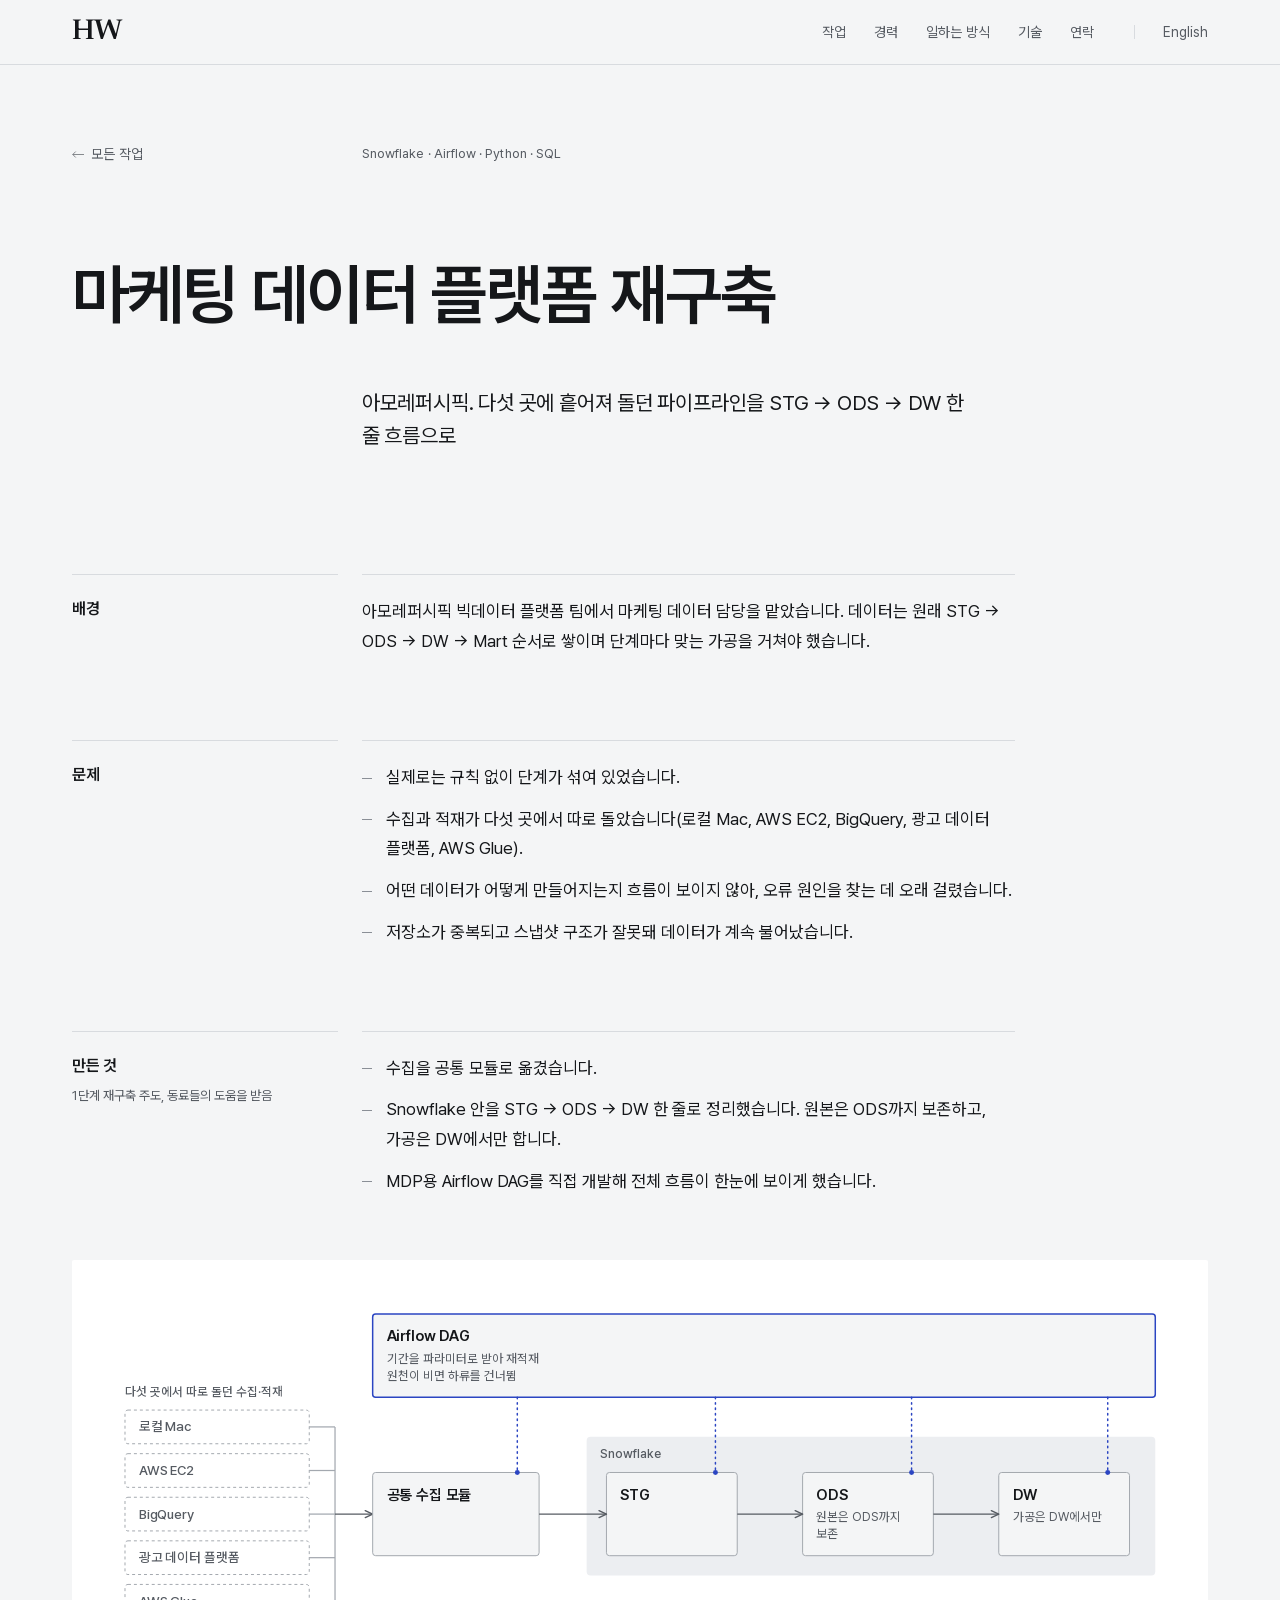
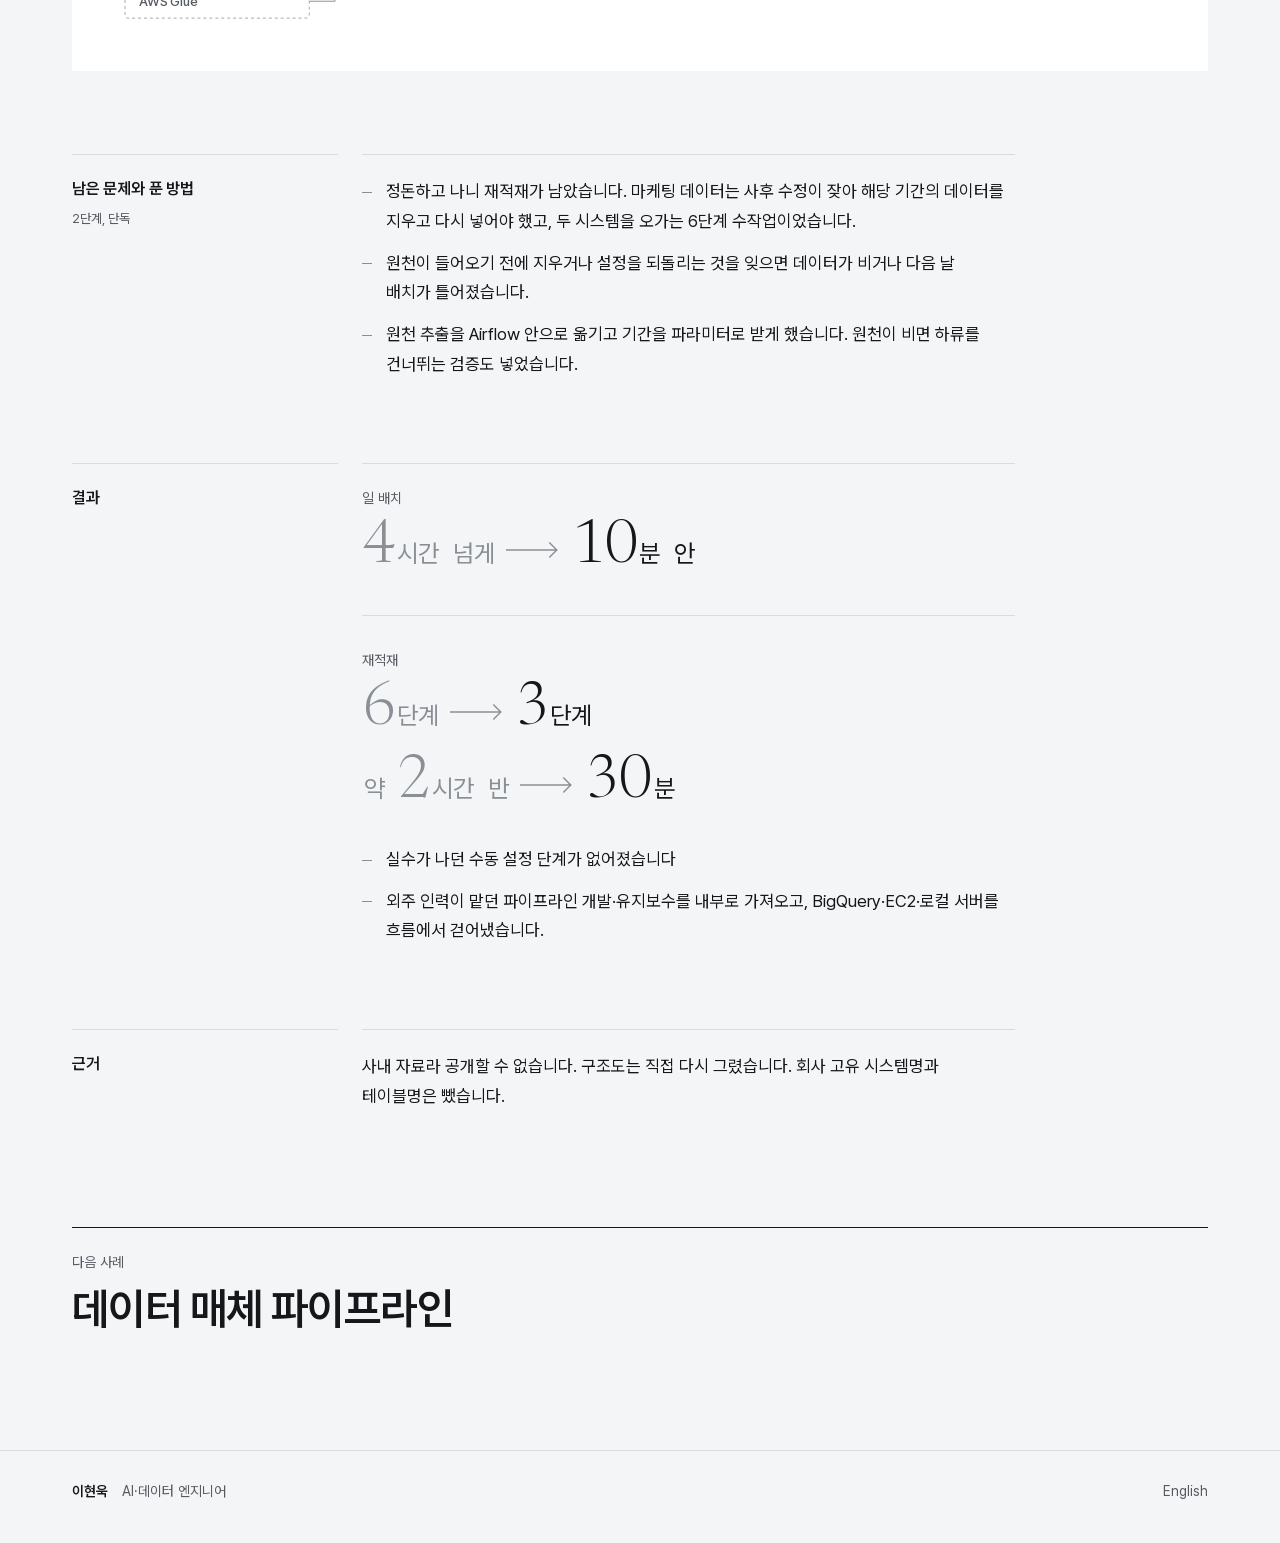
==== work/mdp/index.html @ 28d88a38 "Portfolio site" ====
<!DOCTYPE html>
<html lang="ko">
<head>
<meta charset="utf-8">
<meta name="viewport" content="width=device-width, initial-scale=1">
<title>마케팅 데이터 플랫폼 재구축 | 이현욱</title>
<meta name="description" content="아모레퍼시픽. 다섯 곳에 흩어져 돌던 파이프라인을 STG → ODS → DW 한 줄 흐름으로">
<meta name="color-scheme" content="light dark">
<meta name="theme-color" content="#f4f5f6" media="(prefers-color-scheme: light)">
<meta name="theme-color" content="#111315" media="(prefers-color-scheme: dark)">
<meta property="og:type" content="article">
<meta property="og:title" content="마케팅 데이터 플랫폼 재구축 | 이현욱">
<meta property="og:description" content="아모레퍼시픽. 다섯 곳에 흩어져 돌던 파이프라인을 STG → ODS → DW 한 줄 흐름으로">
<meta property="og:url" content="https://this-hw.github.io/work/mdp/">
<meta property="og:image" content="https://this-hw.github.io/og.png">
<meta property="og:image:width" content="1200">
<meta property="og:image:height" content="630">
<meta property="og:locale" content="ko_KR">
<meta name="twitter:card" content="summary_large_image">
<link rel="canonical" href="https://this-hw.github.io/work/mdp/">
<link rel="alternate" hreflang="ko" href="https://this-hw.github.io/work/mdp/">
<link rel="alternate" hreflang="en" href="https://this-hw.github.io/en/work/mdp/">
<link rel="alternate" hreflang="x-default" href="https://this-hw.github.io/work/mdp/">
<link rel="preload" href="../../assets/fonts/hwsans-var.woff2" as="font" type="font/woff2" crossorigin>
<link rel="preload" href="../../assets/fonts/newsreader-var.woff2" as="font" type="font/woff2" crossorigin>
<link rel="stylesheet" href="../../assets/css/site.css">
<script src="../../assets/js/site.js" defer></script>
</head>
<body class="p-case">
<a class="skip" href="#main">본문으로 건너뛰기</a>
<header class="mast">
  <div class="wrap mast-in">
    <a class="mast-name" href="../../" aria-label="이현욱 — 홈">HW</a>
    <nav class="mast-nav" aria-label="대표 작업"><ul><li><a href="../../#work">작업</a></li><li><a href="../../#career">경력</a></li><li><a href="../../#principles">일하는 방식</a></li><li><a href="../../#stack">기술</a></li><li><a href="../../#contact">연락</a></li></ul></nav>
    <a class="lang" href="../../en/work/mdp/" hreflang="en" lang="en" aria-label="영어로 보기">English</a>
  </div>
</header>
<main id="main">

<article class="case-page">
  <header class="ch wrap">
    <p class="ch-back"><a href="../../#work">모든 작업</a></p>
    <p class="ch-tags tags" lang="en">Snowflake · Airflow · Python · SQL</p>
    <h1 class="ch-t" lang="ko">마케팅 데이터 플랫폼 재구축</h1>
    <p class="ch-dek">아모레퍼시픽. 다섯 곳에 흩어져 돌던 파이프라인을 STG → ODS → DW 한 줄 흐름으로</p>
  </header>
  <section class="cs wrap" data-reveal><h2 class="cs-h">배경</h2><div class="cs-b"><p>아모레퍼시픽 빅데이터 플랫폼 팀에서 마케팅 데이터 담당을 맡았습니다. 데이터는 원래 STG → ODS → DW → Mart 순서로 쌓이며 단계마다 맞는 가공을 거쳐야 했습니다.</p></div></section><section class="cs wrap" data-reveal><h2 class="cs-h">문제</h2><div class="cs-b"><ul class="bul"><li>실제로는 규칙 없이 단계가 섞여 있었습니다.</li><li>수집과 적재가 다섯 곳에서 따로 돌았습니다(로컬 Mac, AWS EC2, BigQuery, 광고 데이터 플랫폼, AWS Glue).</li><li>어떤 데이터가 어떻게 만들어지는지 흐름이 보이지 않아, 오류 원인을 찾는 데 오래 걸렸습니다.</li><li>저장소가 중복되고 스냅샷 구조가 잘못돼 데이터가 계속 불어났습니다.</li></ul></div></section><section class="cs wrap" data-reveal><h2 class="cs-h">만든 것<span class="cs-note">1단계 재구축 주도, 동료들의 도움을 받음</span></h2><div class="cs-b"><ul class="bul"><li>수집을 공통 모듈로 옮겼습니다.</li><li>Snowflake 안을 STG → ODS → DW 한 줄로 정리했습니다. 원본은 ODS까지 보존하고, 가공은 DW에서만 합니다.</li><li>MDP용 Airflow DAG를 직접 개발해 전체 흐름이 한눈에 보이게 했습니다.</li></ul></div><figure class="dg"><svg class="dg-svg dg-w" viewBox="-2 -2 1044 311" width="1044" height="311" role="img" aria-labelledby="dg-mdp-w-title" focusable="false"><title id="dg-mdp-w-title">마케팅 데이터 플랫폼 재구축 구조도</title><defs><marker id="dg-mdp-w-ah" viewBox="0 0 10 10" refX="8.5" refY="5" markerWidth="8" markerHeight="8" orient="auto-start-reverse"><path d="M1 1.5 L8.5 5 L1 8.5" class="dg-head"/></marker><marker id="dg-mdp-w-aha" viewBox="0 0 10 10" refX="8.5" refY="5" markerWidth="8" markerHeight="8" orient="auto-start-reverse"><path d="M1 1.5 L8.5 5 L1 8.5" class="dg-head dg-head-acc"/></marker></defs><text x="0" y="83" class="dg-cap" text-anchor="start">다섯 곳에서 따로 돌던 수집·적재</text><g class="dg-node dg-muted"><rect x="0" y="97" width="186" height="34" rx="3"/><text x="14" y="118.5" class="dg-t dg-t-sm">로컬 Mac</text></g><path d="M186 114 L212 114" class="dg-e dg-e-soft"/><g class="dg-node dg-muted"><rect x="0" y="141" width="186" height="34" rx="3"/><text x="14" y="162.5" class="dg-t dg-t-sm">AWS EC2</text></g><path d="M186 158 L212 158" class="dg-e dg-e-soft"/><g class="dg-node dg-muted"><rect x="0" y="185" width="186" height="34" rx="3"/><text x="14" y="206.5" class="dg-t dg-t-sm">BigQuery</text></g><path d="M186 202 L212 202" class="dg-e dg-e-soft"/><g class="dg-node dg-muted"><rect x="0" y="229" width="186" height="34" rx="3"/><text x="14" y="250.5" class="dg-t dg-t-sm">광고 데이터 플랫폼</text></g><path d="M186 246 L212 246" class="dg-e dg-e-soft"/><g class="dg-node dg-muted"><rect x="0" y="273" width="186" height="34" rx="3"/><text x="14" y="294.5" class="dg-t dg-t-sm">AWS Glue</text></g><path d="M186 290 L212 290" class="dg-e dg-e-soft"/><path d="M212 114 L212 290" class="dg-e dg-e-soft"/><path d="M212 202 L250 202" class="dg-e" marker-end="url(#dg-mdp-w-ah)"/><g class="dg-group"><rect x="466" y="124" width="574" height="140" rx="4"/><text x="480" y="145" class="dg-cap" text-anchor="start">Snowflake</text></g><g class="dg-node dg-plain"><rect x="250" y="160" width="168" height="84" rx="3"/><text x="264" y="187.4" class="dg-t" text-anchor="start">공통 수집 모듈</text></g><g class="dg-node dg-plain"><rect x="486" y="160" width="132" height="84" rx="3"/><text x="500" y="187.4" class="dg-t" text-anchor="start">STG</text></g><g class="dg-node dg-plain"><rect x="684" y="160" width="132" height="84" rx="3"/><text x="698" y="187.4" class="dg-t" text-anchor="start">ODS</text><text x="698" y="209.24" class="dg-s" text-anchor="start">원본은 ODS까지</text><text x="698" y="226.24" class="dg-s" text-anchor="start">보존</text></g><g class="dg-node dg-plain"><rect x="882" y="160" width="132" height="84" rx="3"/><text x="896" y="187.4" class="dg-t" text-anchor="start">DW</text><text x="896" y="209.24" class="dg-s" text-anchor="start">가공은 DW에서만</text></g><path d="M418 202 L486 202" class="dg-e" marker-end="url(#dg-mdp-w-ah)"/><path d="M618 202 L684 202" class="dg-e" marker-end="url(#dg-mdp-w-ah)"/><path d="M816 202 L882 202" class="dg-e" marker-end="url(#dg-mdp-w-ah)"/><g class="dg-node dg-accent"><rect x="250" y="0" width="790" height="84" rx="3"/><text x="264" y="27.4" class="dg-t" text-anchor="start">Airflow DAG</text><text x="264" y="49.24" class="dg-s" text-anchor="start">기간을 파라미터로 받아 재적재</text><text x="264" y="66.24" class="dg-s" text-anchor="start">원천이 비면 하류를 건너뜀</text></g><path d="M396 84 L396 160" class="dg-e dg-e-acc dg-dot-line"/><circle cx="396" cy="160" r="2.5" class="dg-dot"/><path d="M596 84 L596 160" class="dg-e dg-e-acc dg-dot-line"/><circle cx="596" cy="160" r="2.5" class="dg-dot"/><path d="M794 84 L794 160" class="dg-e dg-e-acc dg-dot-line"/><circle cx="794" cy="160" r="2.5" class="dg-dot"/><path d="M992 84 L992 160" class="dg-e dg-e-acc dg-dot-line"/><circle cx="992" cy="160" r="2.5" class="dg-dot"/></svg><svg class="dg-svg dg-n" viewBox="-2 -2 344 712" width="344" height="712" role="img" aria-labelledby="dg-mdp-n-title" focusable="false"><title id="dg-mdp-n-title">마케팅 데이터 플랫폼 재구축 구조도</title><defs><marker id="dg-mdp-n-ah" viewBox="0 0 10 10" refX="8.5" refY="5" markerWidth="8" markerHeight="8" orient="auto-start-reverse"><path d="M1 1.5 L8.5 5 L1 8.5" class="dg-head"/></marker><marker id="dg-mdp-n-aha" viewBox="0 0 10 10" refX="8.5" refY="5" markerWidth="8" markerHeight="8" orient="auto-start-reverse"><path d="M1 1.5 L8.5 5 L1 8.5" class="dg-head dg-head-acc"/></marker></defs><g class="dg-group"><rect x="0" y="0" width="340" height="174" rx="4"/><text x="14" y="21" class="dg-cap" text-anchor="start">다섯 곳에서 따로 돌던 수집·적재</text></g><g class="dg-node dg-muted"><rect x="14" y="38" width="148" height="34" rx="3"/><text x="26" y="59.5" class="dg-t dg-t-sm">로컬 Mac</text></g><g class="dg-node dg-muted"><rect x="178" y="38" width="148" height="34" rx="3"/><text x="190" y="59.5" class="dg-t dg-t-sm">AWS EC2</text></g><g class="dg-node dg-muted"><rect x="14" y="82" width="148" height="34" rx="3"/><text x="26" y="103.5" class="dg-t dg-t-sm">BigQuery</text></g><g class="dg-node dg-muted"><rect x="178" y="82" width="148" height="34" rx="3"/><text x="190" y="103.5" class="dg-t dg-t-sm">광고 데이터 플랫폼</text></g><g class="dg-node dg-muted"><rect x="14" y="126" width="148" height="34" rx="3"/><text x="26" y="147.5" class="dg-t dg-t-sm">AWS Glue</text></g><path d="M22 174 L22 210" class="dg-e" marker-end="url(#dg-mdp-n-ah)"/><g class="dg-group"><rect x="0" y="292" width="284" height="292" rx="4"/><text x="14" y="313" class="dg-cap" text-anchor="start">Snowflake</text></g><path d="M22 256 L22 292" class="dg-e" marker-end="url(#dg-mdp-n-ah)"/><g class="dg-node dg-plain"><rect x="0" y="210" width="284" height="46" rx="3"/><text x="14" y="237.4" class="dg-t" text-anchor="start">공통 수집 모듈</text></g><g class="dg-node dg-plain"><rect x="14" y="328" width="256" height="46" rx="3"/><text x="28" y="355.4" class="dg-t" text-anchor="start">STG</text></g><g class="dg-node dg-plain"><rect x="14" y="404" width="256" height="67" rx="3"/><text x="28" y="431.4" class="dg-t" text-anchor="start">ODS</text><text x="28" y="453.24" class="dg-s" text-anchor="start">원본은 ODS까지 보존</text></g><g class="dg-node dg-plain"><rect x="14" y="501" width="256" height="67" rx="3"/><text x="28" y="528.4" class="dg-t" text-anchor="start">DW</text><text x="28" y="550.24" class="dg-s" text-anchor="start">가공은 DW에서만</text></g><path d="M36 374 L36 404" class="dg-e" marker-end="url(#dg-mdp-n-ah)"/><path d="M36 471 L36 501" class="dg-e" marker-end="url(#dg-mdp-n-ah)"/><path d="M326 233 L326 624" class="dg-e dg-e-acc dg-dot-line"/><path d="M284 233 L326 233" class="dg-e dg-e-acc dg-dot-line"/><circle cx="284" cy="233" r="2.5" class="dg-dot"/><path d="M270 351 L326 351" class="dg-e dg-e-acc dg-dot-line"/><circle cx="270" cy="351" r="2.5" class="dg-dot"/><path d="M270 437.5 L326 437.5" class="dg-e dg-e-acc dg-dot-line"/><circle cx="270" cy="437.5" r="2.5" class="dg-dot"/><path d="M270 534.5 L326 534.5" class="dg-e dg-e-acc dg-dot-line"/><circle cx="270" cy="534.5" r="2.5" class="dg-dot"/><g class="dg-node dg-accent"><rect x="0" y="624" width="340" height="84" rx="3"/><text x="14" y="651.4" class="dg-t" text-anchor="start">Airflow DAG</text><text x="14" y="673.24" class="dg-s" text-anchor="start">기간을 파라미터로 받아 재적재</text><text x="14" y="690.24" class="dg-s" text-anchor="start">원천이 비면 하류를 건너뜀</text></g></svg></figure></section><section class="cs wrap" data-reveal><h2 class="cs-h">남은 문제와 푼 방법<span class="cs-note">2단계, 단독</span></h2><div class="cs-b"><ul class="bul"><li>정돈하고 나니 재적재가 남았습니다. 마케팅 데이터는 사후 수정이 잦아 해당 기간의 데이터를 지우고 다시 넣어야 했고, 두 시스템을 오가는 6단계 수작업이었습니다.</li><li>원천이 들어오기 전에 지우거나 설정을 되돌리는 것을 잊으면 데이터가 비거나 다음 날 배치가 틀어졌습니다.</li><li>원천 추출을 Airflow 안으로 옮기고 기간을 파라미터로 받게 했습니다. 원천이 비면 하류를 건너뛰는 검증도 넣었습니다.</li></ul></div></section><section class="cs wrap" data-reveal><h2 class="cs-h">결과</h2><div class="cs-b"><div class="figs"><div class="fig"><p class="fig-label">일 배치</p><p class="fig-pair"><span class="fig-b">4<span class="u">시간</span> <span class="u">넘게</span></span><span class="fig-arrow" aria-hidden="true"></span><span class="vh">→</span><span class="fig-a">10<span class="u">분</span> <span class="u">안</span></span></p></div><div class="fig"><p class="fig-label">재적재</p><p class="fig-pair"><span class="fig-b">6<span class="u">단계</span></span><span class="fig-arrow" aria-hidden="true"></span><span class="vh">→</span><span class="fig-a">3<span class="u">단계</span></span></p><p class="fig-pair"><span class="fig-b"><span class="u">약</span> 2<span class="u">시간</span> <span class="u">반</span></span><span class="fig-arrow" aria-hidden="true"></span><span class="vh">→</span><span class="fig-a">30<span class="u">분</span></span></p></div></div><ul class="bul"><li>실수가 나던 수동 설정 단계가 없어졌습니다</li><li>외주 인력이 맡던 파이프라인 개발·유지보수를 내부로 가져오고, BigQuery·EC2·로컬 서버를 흐름에서 걷어냈습니다.</li></ul></div></section><section class="cs wrap" data-reveal><h2 class="cs-h">근거</h2><div class="cs-b"><p>사내 자료라 공개할 수 없습니다. 구조도는 직접 다시 그렸습니다. 회사 고유 시스템명과 테이블명은 뺐습니다.</p></div></section>
  <nav class="nx wrap" aria-label="다음 사례">
    <a href="../syndicator/"><span>다음 사례</span><strong lang="ko">데이터 매체 파이프라인</strong></a>
  </nav>
</article>

</main>
<footer class="foot">
  <div class="wrap foot-in">
    <p class="foot-name">이현욱<span>AI·데이터 엔지니어</span></p>
    <a class="lang" href="../../en/work/mdp/" hreflang="en" lang="en" aria-label="영어로 보기">English</a>
  </div>
</footer>
</body>
</html>
---- assets/css/site.css ----
/* Portfolio — Hyunwook Lee
   Fonts: HW Sans = Pretendard 1.3.9 subset (SIL OFL 1.1, renamed per RFN),
          Newsreader (SIL OFL 1.1). Licenses in assets/fonts/. */

@font-face {
  font-family: "HW Sans";
  src: url("../fonts/hwsans-var.woff2") format("woff2");
  font-weight: 45 930;
  font-style: normal;
  font-display: swap;
}
@font-face {
  font-family: "Newsreader";
  src: url("../fonts/newsreader-var.woff2") format("woff2");
  font-weight: 200 800;
  font-style: normal;
  font-display: swap;
}

/* ---------- Tokens ---------- */
:root {
  --paper: #f4f5f6;
  --raised: #ffffff;
  --ink: #15171a;
  --ink-2: #565b62;
  --ink-3: #8a8f96;
  --rule: #d8dbdf;
  --accent: #2b45c2;
  --dg-fill: #f4f5f6;
  --dg-line: #a3a8af;
  --dg-group: #eceef1;

  --sans: "HW Sans", -apple-system, BlinkMacSystemFont, "Apple SD Gothic Neo", "Noto Sans KR", sans-serif;
  --serif: "Newsreader", "HW Sans", Georgia, serif;
  --mono: ui-monospace, "SF Mono", Menlo, Consolas, monospace;

  --margin: clamp(20px, 5.6vw, 88px);
  --gutter: clamp(16px, 1.9vw, 28px);
  --max: 1440px;
  --sec-gap: clamp(72px, 9vw, 136px);

  color-scheme: light;
}
@media (prefers-color-scheme: dark) {
  :root:not([data-theme="light"]) {
    --paper: #111315;
    --raised: #181b1e;
    --ink: #e9eaec;
    --ink-2: #a2a8b0;
    --ink-3: #737981;
    --rule: #2a2e33;
    --accent: #9eacff;
    --dg-fill: #111315;
    --dg-line: #5d636b;
    --dg-group: #1f2226;
    color-scheme: dark;
  }
}
:root[data-theme="dark"] {
  --paper: #111315;
  --raised: #181b1e;
  --ink: #e9eaec;
  --ink-2: #a2a8b0;
  --ink-3: #737981;
  --rule: #2a2e33;
  --accent: #9eacff;
  --dg-fill: #111315;
  --dg-line: #5d636b;
  --dg-group: #1f2226;
  color-scheme: dark;
}

/* ---------- Base ---------- */
*, *::before, *::after { box-sizing: border-box; }
html { -webkit-text-size-adjust: 100%; text-size-adjust: 100%; scroll-behavior: smooth; }
@media (prefers-reduced-motion: reduce) { html { scroll-behavior: auto; } }
body {
  margin: 0;
  background: var(--paper);
  color: var(--ink);
  font-family: var(--sans);
  font-size: 1.0625rem;
  line-height: 1.75;
  font-feature-settings: "kern";
  -webkit-font-smoothing: antialiased;
  -moz-osx-font-smoothing: grayscale;
  text-rendering: optimizeLegibility;
}
:lang(ko) { word-break: keep-all; overflow-wrap: break-word; }
html:lang(en) body { line-height: 1.62; }
h1, h2, h3, p, ul, ol, dl, dd, figure { margin: 0; padding: 0; }
ul, ol { list-style: none; }
a { color: inherit; text-decoration-thickness: 1px; text-underline-offset: 0.22em; }
a:focus-visible { outline: 2px solid var(--accent); outline-offset: 3px; border-radius: 2px; }
code { font-family: var(--mono); font-size: 0.86em; background: var(--raised); padding: 0.1em 0.35em; border-radius: 3px; border: 1px solid var(--rule); white-space: nowrap; }
strong { font-weight: 600; }
::selection { background: var(--accent); color: var(--paper); }

.skip { position: absolute; left: -9999px; top: 0; }
.skip:focus { left: var(--margin); top: 12px; background: var(--raised); padding: 8px 12px; z-index: 10; }
.nw { white-space: nowrap; }
.vh { position: absolute; width: 1px; height: 1px; overflow: hidden; clip: rect(0 0 0 0); white-space: nowrap; }

.wrap { max-width: var(--max); margin-inline: auto; padding-inline: var(--margin); }

/* 12-column grid and the 9-column sub-grid used right of section heads */
.hero, .m-list, .sec, .cs, .ch {
  display: grid;
  grid-template-columns: repeat(12, minmax(0, 1fr));
  column-gap: var(--gutter);
}
.case, .cr, .st, .principles li {
  display: grid;
  grid-template-columns: repeat(9, minmax(0, 1fr));
  column-gap: var(--gutter);
}

/* ---------- Masthead ---------- */
.mast { border-bottom: 1px solid var(--rule); }
.mast-in { display: flex; align-items: center; gap: 40px; height: 64px; font-size: 0.875rem; }
.mast-name { font-family: var(--serif); font-size: 1.75rem; font-weight: 600; line-height: 1; letter-spacing: -0.03em; text-decoration: none; }
.mast-nav { margin-left: auto; }
.mast-nav ul { display: flex; gap: 28px; }
.mast-nav a, .lang { color: var(--ink-2); text-decoration: none; }
.mast-nav a:hover, .lang:hover { color: var(--ink); }
.lang { padding-left: 28px; border-left: 1px solid var(--rule); line-height: 1; }

/* ---------- Hero ---------- */
.hero { padding-top: clamp(64px, 11vw, 168px); padding-bottom: clamp(64px, 8vw, 120px); }
.hero-id { grid-column: 1 / -1; display: flex; flex-wrap: wrap; gap: 4px 14px; font-size: 0.9375rem; color: var(--ink-2); }
.hero-name { color: var(--ink); font-weight: 600; }
.hero-h {
  grid-column: 1 / span 11;
  margin-top: clamp(24px, 3vw, 40px);
  font-weight: 560;
  font-size: clamp(2.125rem, 4.7vw, 4.375rem);
  line-height: 1.24;
  letter-spacing: -0.036em;
  text-wrap: balance;
}
html:lang(en) .hero-h {
  font-family: var(--serif);
  font-weight: 330;
  font-size: clamp(2.75rem, 6.6vw, 6.25rem);
  line-height: 1.0;
  letter-spacing: -0.022em;
  grid-column: 1 / span 11;
}
.hero-h .ln { display: block; }
.hero-sub {
  grid-column: 7 / span 5;
  margin-top: clamp(40px, 5vw, 72px);
  font-size: 1.1875rem;
  line-height: 1.7;
  color: var(--ink-2);
  text-wrap: pretty;
}

/* ---------- Metrics ---------- */
.metrics { }
.m-list { border-top: 1px solid var(--ink); padding-top: 28px; row-gap: 40px; }
.m { display: flex; flex-direction: column; }
.m-1 { grid-column: 1 / span 3; }
.m-2 { grid-column: 4 / span 6; padding-left: var(--gutter); border-left: 1px solid var(--rule); padding-right: var(--gutter); border-right: 1px solid var(--rule); }
.m-3 { grid-column: 10 / span 3; }
.m-lead { font-weight: 600; font-size: 1.375rem; line-height: 1.35; letter-spacing: -0.02em; text-wrap: balance; }
html:lang(en) .m-lead { font-family: var(--serif); font-weight: 420; font-size: 1.625rem; line-height: 1.18; letter-spacing: -0.01em; }
.m-rest { margin-top: 14px; font-size: 0.9375rem; line-height: 1.6; color: var(--ink-2); max-width: 24em; }
.m-fig, .fig-pair {
  font-family: var(--serif);
  font-weight: 300;
  font-size: clamp(2.75rem, 5.6vw, 5.5rem);
  line-height: 1;
  letter-spacing: -0.03em;
  font-variant-numeric: lining-nums;
  display: flex;
  flex-wrap: wrap;
  align-items: baseline;
  column-gap: 0.2em;
}
.fig-b { color: var(--ink-3); }
.fig-a { color: var(--ink); }
.u { font-family: var(--sans); font-weight: 400; font-size: 0.42em; letter-spacing: -0.01em; margin-left: 0.08em; }
.fig-arrow {
  display: inline-block;
  width: 0.9em;
  height: 0.42em;
  align-self: center;
  background: var(--ink-3);
  -webkit-mask: url("data:image/svg+xml,%3Csvg xmlns='http://www.w3.org/2000/svg' viewBox='0 0 60 20'%3E%3Cpath d='M0 10H58M49 1.5l8.5 8.5-8.5 8.5' fill='none' stroke='%23000' stroke-width='1.6'/%3E%3C/svg%3E") no-repeat center / contain;
  mask: url("data:image/svg+xml,%3Csvg xmlns='http://www.w3.org/2000/svg' viewBox='0 0 60 20'%3E%3Cpath d='M0 10H58M49 1.5l8.5 8.5-8.5 8.5' fill='none' stroke='%23000' stroke-width='1.6'/%3E%3C/svg%3E") no-repeat center / contain;
}

/* ---------- Sections ---------- */
.sec { padding-top: var(--sec-gap); }
.sec > .sec-h, .sec > .sec-b { border-top: 1px solid var(--rule); padding-top: 22px; }
.sec-h { grid-column: 1 / span 3; font-size: 1rem; font-weight: 600; letter-spacing: -0.01em; line-height: 1.5; }
html:lang(en) .sec-h { font-family: var(--serif); font-weight: 400; font-size: 1.5rem; line-height: 1.15; letter-spacing: -0.005em; }
.sec-b { grid-column: 4 / -1; }

/* Work list */
.case { color: inherit; text-decoration: none; padding-block: 34px; border-top: 1px solid var(--rule); }
.cases li:first-child .case { border-top: 0; padding-top: 2px; }
.case-h { grid-column: 1 / span 4; padding-right: 8px; }
.case-t { font-weight: 600; font-size: 1.625rem; line-height: 1.3; letter-spacing: -0.03em; transition: color 0.2s ease; }
html:lang(en) .case-t { font-family: var(--serif); font-weight: 340; font-size: clamp(2rem, 3vw, 2.75rem); line-height: 1.02; letter-spacing: -0.02em; }
.tags { font-size: 0.8125rem; line-height: 1.5; color: var(--ink-2); letter-spacing: 0.005em; }
.case-h .tags { margin-top: 12px; }
.case-l { grid-column: 5 / span 5; font-size: 1rem; line-height: 1.7; color: var(--ink-2); }
.case-more { grid-column: 5 / span 5; margin-top: 14px; font-size: 0.875rem; font-weight: 500; color: var(--accent); }
.case:hover .case-t { color: var(--accent); }
.case:hover .case-more { text-decoration: underline; text-underline-offset: 0.25em; }
.case:focus-visible { outline: 2px solid var(--accent); outline-offset: 6px; }
.note { margin-top: 36px; padding-top: 20px; border-top: 1px solid var(--rule); font-size: 0.875rem; line-height: 1.7; color: var(--ink-2); max-width: 44em; }

/* Career and stack */
.cr, .st { padding-block: 16px; border-top: 1px solid var(--rule); }
.career .cr:first-child, .stack .st:first-child { border-top: 0; padding-top: 0; }
.cr dt, .st dt { grid-column: 1 / span 2; font-size: 0.875rem; line-height: 1.75rem; color: var(--ink-2); font-variant-numeric: tabular-nums; }
.cr dd, .st dd { grid-column: 3 / span 7; }
.cr strong { font-weight: 600; }
.cr dd span { display: block; color: var(--ink-2); font-size: 0.9375rem; }
.st dd { font-size: 1rem; }

/* Principles */
.principles li { padding-block: 26px; border-top: 1px solid var(--rule); }
.principles li:first-child { border-top: 0; padding-top: 0; }
.pr-lead { grid-column: 1 / span 4; font-weight: 600; font-size: 1.1875rem; line-height: 1.5; letter-spacing: -0.02em; }
html:lang(en) .pr-lead { font-family: var(--serif); font-weight: 400; font-size: 1.625rem; line-height: 1.15; letter-spacing: -0.01em; }
.pr-body { grid-column: 5 / span 5; color: var(--ink-2); font-size: 1rem; }

/* Contact */
.contact-line { font-size: 1.25rem; line-height: 1.5; letter-spacing: -0.015em; }
html:lang(en) .contact-line { font-family: var(--serif); font-size: 1.75rem; font-weight: 400; letter-spacing: -0.01em; }
.contact-main { margin-top: 16px; font-size: 1.125rem; line-height: 1.4; }
.contact-main a { color: var(--accent); text-decoration-thickness: 1px; text-underline-offset: 0.14em; overflow-wrap: anywhere; }
.contact-more { display: flex; gap: 28px; margin-top: 28px; font-size: 0.9375rem; }
.contact-more a { color: var(--ink-2); }
.contact-more a:hover { color: var(--ink); }

/* ---------- Footer ---------- */
.foot { margin-top: var(--sec-gap); border-top: 1px solid var(--rule); }
.foot-in { display: flex; align-items: center; justify-content: space-between; gap: 24px; padding-block: 28px 40px; font-size: 0.875rem; }
.foot-name { font-weight: 600; }
.foot-name span { margin-left: 14px; font-weight: 400; color: var(--ink-2); }
.foot .lang { border-left: 0; padding-left: 0; }

/* ---------- Case page ---------- */
.ch { padding-top: clamp(40px, 6vw, 88px); padding-bottom: clamp(24px, 3vw, 40px); }
.ch-back { grid-column: 1 / span 3; font-size: 0.875rem; }
.ch-tags { grid-column: 4 / -1; align-self: center; }
.ch-back a { color: var(--ink-2); text-decoration: none; }
.ch-back a::before { content: ""; display: inline-block; width: 0.9em; height: 0.6em; margin-right: 0.5em; background: currentColor; vertical-align: 0.02em;
  -webkit-mask: url("data:image/svg+xml,%3Csvg xmlns='http://www.w3.org/2000/svg' viewBox='0 0 24 14'%3E%3Cpath d='M24 7H1.5M7.5 1L1.5 7l6 6' fill='none' stroke='%23000' stroke-width='1.4'/%3E%3C/svg%3E") no-repeat center / contain;
  mask: url("data:image/svg+xml,%3Csvg xmlns='http://www.w3.org/2000/svg' viewBox='0 0 24 14'%3E%3Cpath d='M24 7H1.5M7.5 1L1.5 7l6 6' fill='none' stroke='%23000' stroke-width='1.4'/%3E%3C/svg%3E") no-repeat center / contain; }
.ch-back a:hover { color: var(--ink); }
.ch-t {
  grid-column: 1 / span 11;
  margin-top: clamp(48px, 7vw, 104px);
  font-weight: 600;
  font-size: clamp(2.25rem, 5.2vw, 4.5rem);
  line-height: 1.18;
  letter-spacing: -0.04em;
  text-wrap: balance;
}
html:lang(en) .ch-t { font-family: var(--serif); font-weight: 300; font-size: clamp(3rem, 8.4vw, 8.5rem); line-height: 0.96; letter-spacing: -0.03em; }
.ch-dek { grid-column: 4 / span 7; margin-top: clamp(32px, 4vw, 56px); font-size: 1.3125rem; line-height: 1.6; letter-spacing: -0.01em; text-wrap: pretty; }
html:lang(en) .ch-dek { font-family: var(--serif); font-size: 1.625rem; line-height: 1.38; font-weight: 380; letter-spacing: -0.005em; }

.cs { padding-top: clamp(56px, 6.5vw, 96px); }
.cs > .cs-h, .cs > .cs-b { border-top: 1px solid var(--rule); padding-top: 22px; }
.cs-h { grid-column: 1 / span 3; font-size: 1rem; font-weight: 600; line-height: 1.5; letter-spacing: -0.01em; padding-right: 12px; }
html:lang(en) .cs-h { font-family: var(--serif); font-weight: 400; font-size: 1.5rem; line-height: 1.15; }
.cs-note { display: block; margin-top: 8px; font-family: var(--sans); font-size: 0.8125rem; font-weight: 400; line-height: 1.5; color: var(--ink-2); letter-spacing: 0; }
.cs-b { grid-column: 4 / span 7; }
.cs-b > * + * { margin-top: 1.1em; }
.cs-b p, .cs-b li { max-width: 40em; text-wrap: pretty; }
.bul li { position: relative; padding-left: 1.4em; }
.bul li + li { margin-top: 0.7em; }
.bul li::before { content: ""; position: absolute; left: 0; top: 0.86em; width: 0.6em; height: 1px; background: var(--ink-3); }
.lead { font-size: 1.5rem; line-height: 1.5; letter-spacing: -0.02em; font-weight: 500; }
html:lang(en) .lead { font-family: var(--serif); font-size: 1.875rem; line-height: 1.25; font-weight: 380; letter-spacing: -0.01em; }
.ev { display: flex; flex-wrap: wrap; gap: 10px 32px; }
.ev a { color: var(--accent); }

.figs { display: grid; gap: 36px; padding-bottom: 12px; }
.fig + .fig { padding-top: 32px; border-top: 1px solid var(--rule); }
.fig-label { font-size: 0.875rem; color: var(--ink-2); margin-bottom: 10px; }
.fig-pair { font-size: clamp(2.5rem, 4.6vw, 4.25rem); }
.fig-pair + .fig-pair { margin-top: 14px; }

/* Diagram plate */
.dg { grid-column: 1 / -1; margin-top: clamp(44px, 5vw, 72px); background: var(--raised); padding: clamp(20px, 4vw, 64px); border-radius: 2px; }
.dg-svg { display: block; width: 100%; height: auto; margin-inline: auto; overflow: visible; }
.dg-w { max-width: 1180px; }
.dg-n { display: none; max-width: 400px; }
.dg-node rect { fill: var(--dg-fill); stroke: var(--dg-line); stroke-width: 1; }
.dg-accent rect { stroke: var(--accent); stroke-width: 1.5; }
.dg-muted rect { fill: none; stroke-dasharray: 3 3; }
.dg-group rect { fill: var(--dg-group); stroke: none; }
.dg-t { font-family: var(--sans); font-size: 15px; font-weight: 600; fill: var(--ink); letter-spacing: -0.01em; }
.dg-t-sm { font-size: 13.5px; font-weight: 500; }
.dg-muted .dg-t { fill: var(--ink-2); font-weight: 500; }
.dg-s { font-family: var(--sans); font-size: 12.5px; fill: var(--ink-2); }
.dg-cap { font-family: var(--sans); font-size: 12.5px; font-weight: 500; fill: var(--ink-2); }
.dg-tag { font-family: var(--sans); font-size: 11.5px; font-weight: 600; fill: var(--accent); }
.dg-dot { fill: var(--accent); }
.dg-dot-n { fill: var(--ink-2); }
.dg-e { fill: none; stroke: var(--ink-2); stroke-width: 1.25; }
.dg-e-soft { stroke: var(--dg-line); }
.dg-e-acc { stroke: var(--accent); }
.dg-dot-line { stroke-dasharray: 1.5 4; stroke-linecap: round; stroke-width: 1.5; }
.dg-head { fill: none; stroke: var(--ink-2); stroke-width: 1.4; stroke-linecap: round; stroke-linejoin: round; }
.dg-head-acc { stroke: var(--accent); }
.dg-neq { font-family: var(--serif); font-size: 26px; font-weight: 300; fill: var(--ink-2); }

/* Next case */
.nx { margin-top: var(--sec-gap); }
.nx a { display: block; padding-top: 22px; border-top: 1px solid var(--ink); text-decoration: none; }
.nx span { display: block; font-size: 0.875rem; color: var(--ink-2); }
.nx strong { display: block; margin-top: 10px; font-weight: 600; font-size: clamp(1.75rem, 3.4vw, 3rem); line-height: 1.15; letter-spacing: -0.035em; transition: color 0.2s ease; }
html:lang(en) .nx strong { font-family: var(--serif); font-weight: 300; font-size: clamp(2.25rem, 4.6vw, 4.25rem); line-height: 1; letter-spacing: -0.025em; }
.nx a:hover strong { color: var(--accent); }

/* ---------- Reveal (JS adds .rv; reduced motion never gets it) ---------- */
.rv [data-reveal] { opacity: 0; transform: translateY(14px); transition: opacity 0.9s ease, transform 0.9s cubic-bezier(0.2, 0.7, 0.2, 1); }
.rv [data-reveal].in { opacity: 1; transform: none; }

/* ---------- Medium ---------- */
@media (max-width: 1100px) {
  .m-list { row-gap: 28px; }
  .m-1, .m-2, .m-3 { grid-column: 1 / -1; }
  .m-2 { padding: 0; border: 0; }
  .m + .m { border-top: 1px solid var(--rule); padding-top: 24px; }
  .hero-sub { grid-column: 5 / span 8; }
}
@media (max-width: 880px) {
  .dg-w { display: none; }
  .dg-n { display: block; }
}

/* ---------- Narrow ---------- */
@media screen and (max-width: 760px) {
  body { font-size: 1rem; }
  .mast-nav { display: none; }
  .mast-in { justify-content: space-between; height: 56px; }
  .lang { border-left: 0; padding-left: 0; }
  .hero, .m-list, .sec, .cs, .ch, .case, .cr, .st, .principles li { grid-template-columns: minmax(0, 1fr); }
  .hero-id, .hero-h, .hero-sub, .m-1, .m-2, .m-3, .sec-h, .sec-b, .case-h, .case-l, .case-more, .ch-tags,
  .cr dt, .cr dd, .st dt, .st dd, .pr-lead, .pr-body, .ch-back, .ch-t, .ch-dek, .cs-h, .cs-b { grid-column: 1 / -1; }
  .sec > .sec-b, .cs > .cs-b { border-top: 0; padding-top: 18px; }
  .case { padding-block: 26px; }
  .case-l { margin-top: 12px; }
  .ch-tags { margin-top: 28px; }
  .cr dt, .st dt { line-height: 1.6; }
  .pr-body { margin-top: 8px; }
  .ch-dek { font-size: 1.125rem; }
  html:lang(en) .ch-dek { font-size: 1.3125rem; }
  .dg { margin-inline: calc(var(--margin) * -1); padding: 28px var(--margin); }
  .foot-in { flex-direction: column; align-items: flex-start; }
  code { white-space: normal; }
}

/* ---------- Print (A4) ---------- */
@page { size: A4; margin: 16mm 15mm 18mm; }
@media print {
  :root, :root[data-theme="dark"], :root:not([data-theme="light"]) {
    --paper: #ffffff; --raised: #f5f6f7; --ink: #111111; --ink-2: #4a4f56; --ink-3: #7d828a;
    --rule: #d0d3d7; --accent: #2b45c2; --dg-fill: #ffffff; --dg-line: #9aa0a7; --dg-group: #eceef1;
    color-scheme: light;
  }
  html { font-size: 75%; }
  body { -webkit-print-color-adjust: exact; print-color-adjust: exact; }
  .wrap { max-width: none; padding-inline: 0; }
  .mast-nav, .mast .lang, .foot .lang, .skip, .nx, .ch-back { display: none !important; }
  .mast { border-bottom-color: var(--ink); }
  .mast-in { height: auto; padding-bottom: 8px; }
  [data-reveal] { opacity: 1 !important; transform: none !important; }
  .hero { padding-top: 48px; padding-bottom: 48px; }
  .sec { padding-top: 40px; }
  .cs { padding-top: 32px; }
  .ch { padding-top: 8px; padding-bottom: 8px; }
  .ch-t { margin-top: 24px; }
  .ch-dek { grid-column: 1 / span 10; }
  .hero-sub { grid-column: 5 / span 8; }
  .dg-w { display: block !important; }
  .dg-n { display: none !important; }
  .dg { padding: 20px; break-inside: avoid; }
  .sec-h, .cs-h { break-after: avoid; }
  .case, .cr, .st, .principles li, .fig, .bul li, .m { break-inside: avoid; }
  .foot { margin-top: 40px; }
  .ev a::after, .contact-more a::after { content: " (" attr(href) ")"; color: var(--ink-2); font-size: 0.85em; }
  a { text-decoration: none; }
}
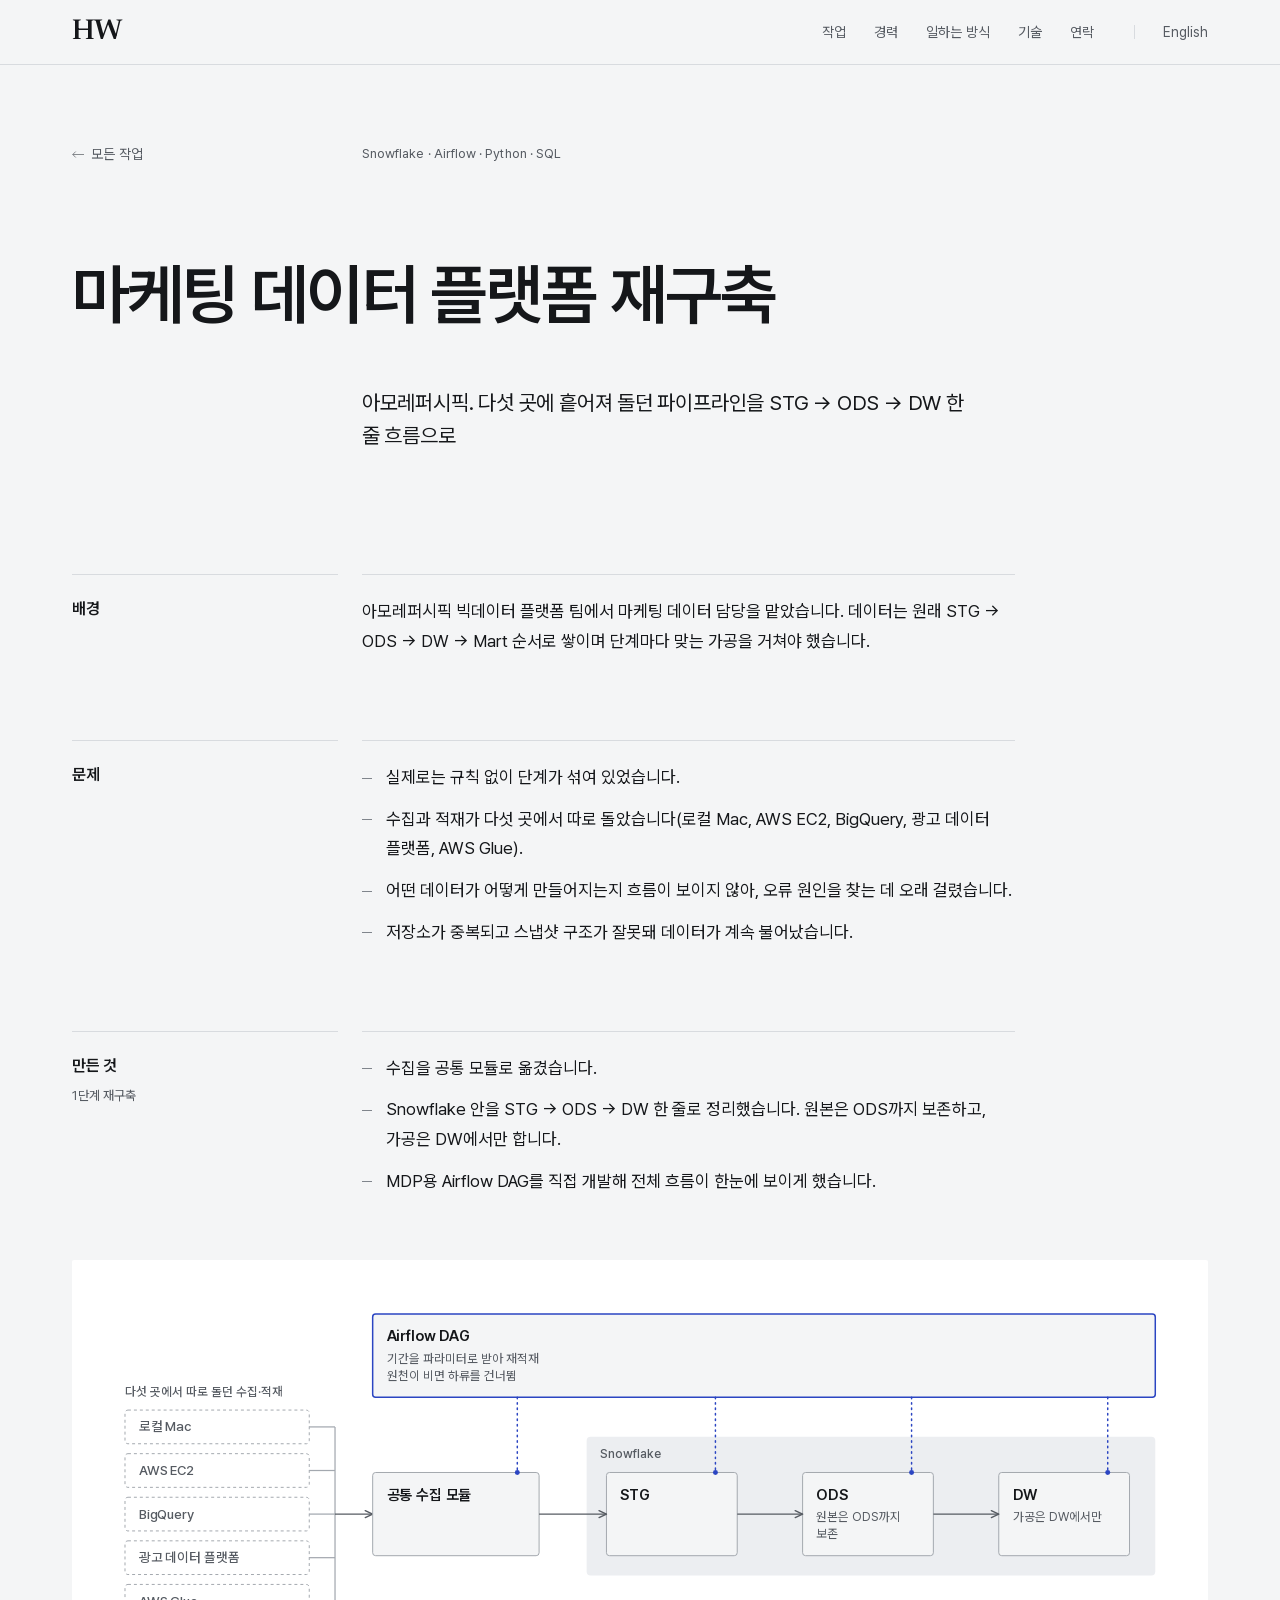
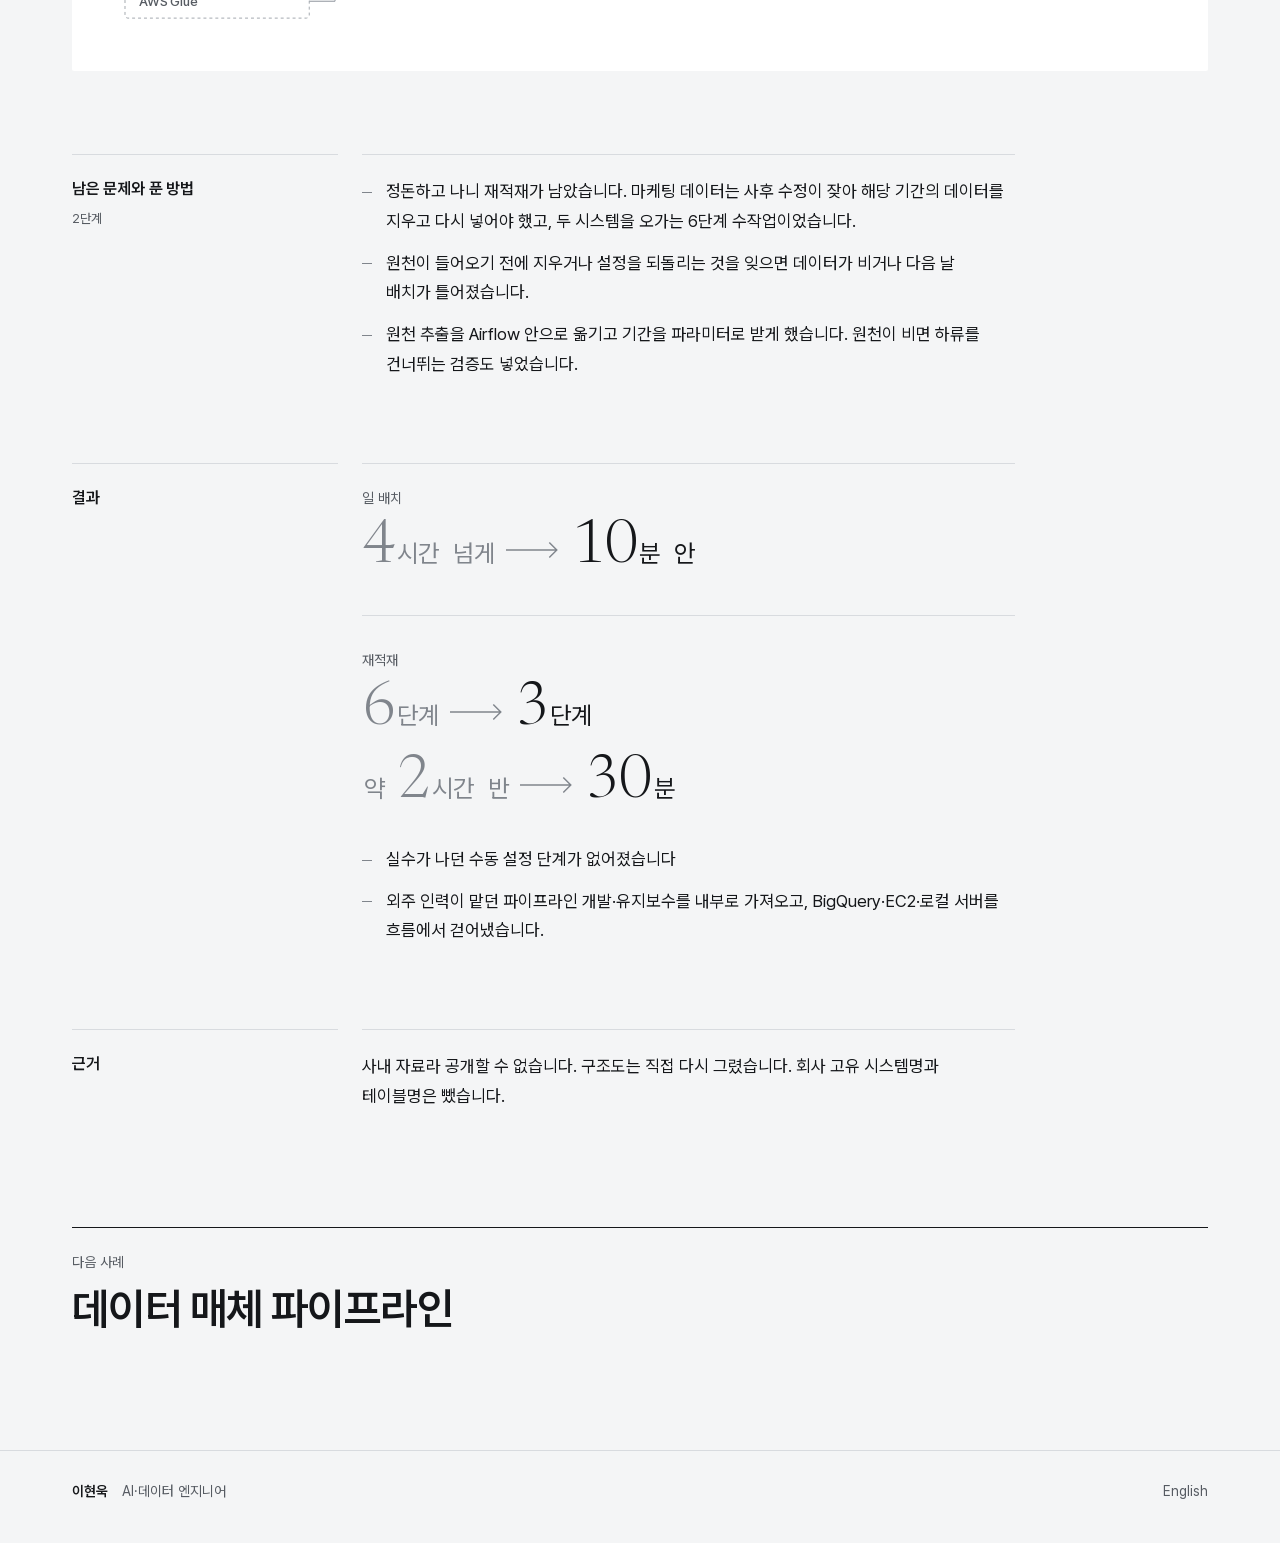
==== commit 987c96a9: "Update portfolio" ====
--- a/work/mdp/index.html
+++ b/work/mdp/index.html
@@ -44,7 +44,7 @@
     <h1 class="ch-t" lang="ko">마케팅 데이터 플랫폼 재구축</h1>
     <p class="ch-dek">아모레퍼시픽. 다섯 곳에 흩어져 돌던 파이프라인을 STG → ODS → DW 한 줄 흐름으로</p>
   </header>
-  <section class="cs wrap" data-reveal><h2 class="cs-h">배경</h2><div class="cs-b"><p>아모레퍼시픽 빅데이터 플랫폼 팀에서 마케팅 데이터 담당을 맡았습니다. 데이터는 원래 STG → ODS → DW → Mart 순서로 쌓이며 단계마다 맞는 가공을 거쳐야 했습니다.</p></div></section><section class="cs wrap" data-reveal><h2 class="cs-h">문제</h2><div class="cs-b"><ul class="bul"><li>실제로는 규칙 없이 단계가 섞여 있었습니다.</li><li>수집과 적재가 다섯 곳에서 따로 돌았습니다(로컬 Mac, AWS EC2, BigQuery, 광고 데이터 플랫폼, AWS Glue).</li><li>어떤 데이터가 어떻게 만들어지는지 흐름이 보이지 않아, 오류 원인을 찾는 데 오래 걸렸습니다.</li><li>저장소가 중복되고 스냅샷 구조가 잘못돼 데이터가 계속 불어났습니다.</li></ul></div></section><section class="cs wrap" data-reveal><h2 class="cs-h">만든 것<span class="cs-note">1단계 재구축 주도, 동료들의 도움을 받음</span></h2><div class="cs-b"><ul class="bul"><li>수집을 공통 모듈로 옮겼습니다.</li><li>Snowflake 안을 STG → ODS → DW 한 줄로 정리했습니다. 원본은 ODS까지 보존하고, 가공은 DW에서만 합니다.</li><li>MDP용 Airflow DAG를 직접 개발해 전체 흐름이 한눈에 보이게 했습니다.</li></ul></div><figure class="dg"><svg class="dg-svg dg-w" viewBox="-2 -2 1044 311" width="1044" height="311" role="img" aria-labelledby="dg-mdp-w-title" focusable="false"><title id="dg-mdp-w-title">마케팅 데이터 플랫폼 재구축 구조도</title><defs><marker id="dg-mdp-w-ah" viewBox="0 0 10 10" refX="8.5" refY="5" markerWidth="8" markerHeight="8" orient="auto-start-reverse"><path d="M1 1.5 L8.5 5 L1 8.5" class="dg-head"/></marker><marker id="dg-mdp-w-aha" viewBox="0 0 10 10" refX="8.5" refY="5" markerWidth="8" markerHeight="8" orient="auto-start-reverse"><path d="M1 1.5 L8.5 5 L1 8.5" class="dg-head dg-head-acc"/></marker></defs><text x="0" y="83" class="dg-cap" text-anchor="start">다섯 곳에서 따로 돌던 수집·적재</text><g class="dg-node dg-muted"><rect x="0" y="97" width="186" height="34" rx="3"/><text x="14" y="118.5" class="dg-t dg-t-sm">로컬 Mac</text></g><path d="M186 114 L212 114" class="dg-e dg-e-soft"/><g class="dg-node dg-muted"><rect x="0" y="141" width="186" height="34" rx="3"/><text x="14" y="162.5" class="dg-t dg-t-sm">AWS EC2</text></g><path d="M186 158 L212 158" class="dg-e dg-e-soft"/><g class="dg-node dg-muted"><rect x="0" y="185" width="186" height="34" rx="3"/><text x="14" y="206.5" class="dg-t dg-t-sm">BigQuery</text></g><path d="M186 202 L212 202" class="dg-e dg-e-soft"/><g class="dg-node dg-muted"><rect x="0" y="229" width="186" height="34" rx="3"/><text x="14" y="250.5" class="dg-t dg-t-sm">광고 데이터 플랫폼</text></g><path d="M186 246 L212 246" class="dg-e dg-e-soft"/><g class="dg-node dg-muted"><rect x="0" y="273" width="186" height="34" rx="3"/><text x="14" y="294.5" class="dg-t dg-t-sm">AWS Glue</text></g><path d="M186 290 L212 290" class="dg-e dg-e-soft"/><path d="M212 114 L212 290" class="dg-e dg-e-soft"/><path d="M212 202 L250 202" class="dg-e" marker-end="url(#dg-mdp-w-ah)"/><g class="dg-group"><rect x="466" y="124" width="574" height="140" rx="4"/><text x="480" y="145" class="dg-cap" text-anchor="start">Snowflake</text></g><g class="dg-node dg-plain"><rect x="250" y="160" width="168" height="84" rx="3"/><text x="264" y="187.4" class="dg-t" text-anchor="start">공통 수집 모듈</text></g><g class="dg-node dg-plain"><rect x="486" y="160" width="132" height="84" rx="3"/><text x="500" y="187.4" class="dg-t" text-anchor="start">STG</text></g><g class="dg-node dg-plain"><rect x="684" y="160" width="132" height="84" rx="3"/><text x="698" y="187.4" class="dg-t" text-anchor="start">ODS</text><text x="698" y="209.24" class="dg-s" text-anchor="start">원본은 ODS까지</text><text x="698" y="226.24" class="dg-s" text-anchor="start">보존</text></g><g class="dg-node dg-plain"><rect x="882" y="160" width="132" height="84" rx="3"/><text x="896" y="187.4" class="dg-t" text-anchor="start">DW</text><text x="896" y="209.24" class="dg-s" text-anchor="start">가공은 DW에서만</text></g><path d="M418 202 L486 202" class="dg-e" marker-end="url(#dg-mdp-w-ah)"/><path d="M618 202 L684 202" class="dg-e" marker-end="url(#dg-mdp-w-ah)"/><path d="M816 202 L882 202" class="dg-e" marker-end="url(#dg-mdp-w-ah)"/><g class="dg-node dg-accent"><rect x="250" y="0" width="790" height="84" rx="3"/><text x="264" y="27.4" class="dg-t" text-anchor="start">Airflow DAG</text><text x="264" y="49.24" class="dg-s" text-anchor="start">기간을 파라미터로 받아 재적재</text><text x="264" y="66.24" class="dg-s" text-anchor="start">원천이 비면 하류를 건너뜀</text></g><path d="M396 84 L396 160" class="dg-e dg-e-acc dg-dot-line"/><circle cx="396" cy="160" r="2.5" class="dg-dot"/><path d="M596 84 L596 160" class="dg-e dg-e-acc dg-dot-line"/><circle cx="596" cy="160" r="2.5" class="dg-dot"/><path d="M794 84 L794 160" class="dg-e dg-e-acc dg-dot-line"/><circle cx="794" cy="160" r="2.5" class="dg-dot"/><path d="M992 84 L992 160" class="dg-e dg-e-acc dg-dot-line"/><circle cx="992" cy="160" r="2.5" class="dg-dot"/></svg><svg class="dg-svg dg-n" viewBox="-2 -2 344 712" width="344" height="712" role="img" aria-labelledby="dg-mdp-n-title" focusable="false"><title id="dg-mdp-n-title">마케팅 데이터 플랫폼 재구축 구조도</title><defs><marker id="dg-mdp-n-ah" viewBox="0 0 10 10" refX="8.5" refY="5" markerWidth="8" markerHeight="8" orient="auto-start-reverse"><path d="M1 1.5 L8.5 5 L1 8.5" class="dg-head"/></marker><marker id="dg-mdp-n-aha" viewBox="0 0 10 10" refX="8.5" refY="5" markerWidth="8" markerHeight="8" orient="auto-start-reverse"><path d="M1 1.5 L8.5 5 L1 8.5" class="dg-head dg-head-acc"/></marker></defs><g class="dg-group"><rect x="0" y="0" width="340" height="174" rx="4"/><text x="14" y="21" class="dg-cap" text-anchor="start">다섯 곳에서 따로 돌던 수집·적재</text></g><g class="dg-node dg-muted"><rect x="14" y="38" width="148" height="34" rx="3"/><text x="26" y="59.5" class="dg-t dg-t-sm">로컬 Mac</text></g><g class="dg-node dg-muted"><rect x="178" y="38" width="148" height="34" rx="3"/><text x="190" y="59.5" class="dg-t dg-t-sm">AWS EC2</text></g><g class="dg-node dg-muted"><rect x="14" y="82" width="148" height="34" rx="3"/><text x="26" y="103.5" class="dg-t dg-t-sm">BigQuery</text></g><g class="dg-node dg-muted"><rect x="178" y="82" width="148" height="34" rx="3"/><text x="190" y="103.5" class="dg-t dg-t-sm">광고 데이터 플랫폼</text></g><g class="dg-node dg-muted"><rect x="14" y="126" width="148" height="34" rx="3"/><text x="26" y="147.5" class="dg-t dg-t-sm">AWS Glue</text></g><path d="M22 174 L22 210" class="dg-e" marker-end="url(#dg-mdp-n-ah)"/><g class="dg-group"><rect x="0" y="292" width="284" height="292" rx="4"/><text x="14" y="313" class="dg-cap" text-anchor="start">Snowflake</text></g><path d="M22 256 L22 292" class="dg-e" marker-end="url(#dg-mdp-n-ah)"/><g class="dg-node dg-plain"><rect x="0" y="210" width="284" height="46" rx="3"/><text x="14" y="237.4" class="dg-t" text-anchor="start">공통 수집 모듈</text></g><g class="dg-node dg-plain"><rect x="14" y="328" width="256" height="46" rx="3"/><text x="28" y="355.4" class="dg-t" text-anchor="start">STG</text></g><g class="dg-node dg-plain"><rect x="14" y="404" width="256" height="67" rx="3"/><text x="28" y="431.4" class="dg-t" text-anchor="start">ODS</text><text x="28" y="453.24" class="dg-s" text-anchor="start">원본은 ODS까지 보존</text></g><g class="dg-node dg-plain"><rect x="14" y="501" width="256" height="67" rx="3"/><text x="28" y="528.4" class="dg-t" text-anchor="start">DW</text><text x="28" y="550.24" class="dg-s" text-anchor="start">가공은 DW에서만</text></g><path d="M36 374 L36 404" class="dg-e" marker-end="url(#dg-mdp-n-ah)"/><path d="M36 471 L36 501" class="dg-e" marker-end="url(#dg-mdp-n-ah)"/><path d="M326 233 L326 624" class="dg-e dg-e-acc dg-dot-line"/><path d="M284 233 L326 233" class="dg-e dg-e-acc dg-dot-line"/><circle cx="284" cy="233" r="2.5" class="dg-dot"/><path d="M270 351 L326 351" class="dg-e dg-e-acc dg-dot-line"/><circle cx="270" cy="351" r="2.5" class="dg-dot"/><path d="M270 437.5 L326 437.5" class="dg-e dg-e-acc dg-dot-line"/><circle cx="270" cy="437.5" r="2.5" class="dg-dot"/><path d="M270 534.5 L326 534.5" class="dg-e dg-e-acc dg-dot-line"/><circle cx="270" cy="534.5" r="2.5" class="dg-dot"/><g class="dg-node dg-accent"><rect x="0" y="624" width="340" height="84" rx="3"/><text x="14" y="651.4" class="dg-t" text-anchor="start">Airflow DAG</text><text x="14" y="673.24" class="dg-s" text-anchor="start">기간을 파라미터로 받아 재적재</text><text x="14" y="690.24" class="dg-s" text-anchor="start">원천이 비면 하류를 건너뜀</text></g></svg></figure></section><section class="cs wrap" data-reveal><h2 class="cs-h">남은 문제와 푼 방법<span class="cs-note">2단계, 단독</span></h2><div class="cs-b"><ul class="bul"><li>정돈하고 나니 재적재가 남았습니다. 마케팅 데이터는 사후 수정이 잦아 해당 기간의 데이터를 지우고 다시 넣어야 했고, 두 시스템을 오가는 6단계 수작업이었습니다.</li><li>원천이 들어오기 전에 지우거나 설정을 되돌리는 것을 잊으면 데이터가 비거나 다음 날 배치가 틀어졌습니다.</li><li>원천 추출을 Airflow 안으로 옮기고 기간을 파라미터로 받게 했습니다. 원천이 비면 하류를 건너뛰는 검증도 넣었습니다.</li></ul></div></section><section class="cs wrap" data-reveal><h2 class="cs-h">결과</h2><div class="cs-b"><div class="figs"><div class="fig"><p class="fig-label">일 배치</p><p class="fig-pair"><span class="fig-b">4<span class="u">시간</span> <span class="u">넘게</span></span><span class="fig-arrow" aria-hidden="true"></span><span class="vh">→</span><span class="fig-a">10<span class="u">분</span> <span class="u">안</span></span></p></div><div class="fig"><p class="fig-label">재적재</p><p class="fig-pair"><span class="fig-b">6<span class="u">단계</span></span><span class="fig-arrow" aria-hidden="true"></span><span class="vh">→</span><span class="fig-a">3<span class="u">단계</span></span></p><p class="fig-pair"><span class="fig-b"><span class="u">약</span> 2<span class="u">시간</span> <span class="u">반</span></span><span class="fig-arrow" aria-hidden="true"></span><span class="vh">→</span><span class="fig-a">30<span class="u">분</span></span></p></div></div><ul class="bul"><li>실수가 나던 수동 설정 단계가 없어졌습니다</li><li>외주 인력이 맡던 파이프라인 개발·유지보수를 내부로 가져오고, BigQuery·EC2·로컬 서버를 흐름에서 걷어냈습니다.</li></ul></div></section><section class="cs wrap" data-reveal><h2 class="cs-h">근거</h2><div class="cs-b"><p>사내 자료라 공개할 수 없습니다. 구조도는 직접 다시 그렸습니다. 회사 고유 시스템명과 테이블명은 뺐습니다.</p></div></section>
+  <section class="cs wrap" data-reveal><h2 class="cs-h">배경</h2><div class="cs-b"><p>아모레퍼시픽 빅데이터 플랫폼 팀에서 마케팅 데이터 담당을 맡았습니다. 데이터는 원래 STG → ODS → DW → Mart 순서로 쌓이며 단계마다 맞는 가공을 거쳐야 했습니다.</p></div></section><section class="cs wrap" data-reveal><h2 class="cs-h">문제</h2><div class="cs-b"><ul class="bul"><li>실제로는 규칙 없이 단계가 섞여 있었습니다.</li><li>수집과 적재가 다섯 곳에서 따로 돌았습니다(로컬 Mac, AWS EC2, BigQuery, 광고 데이터 플랫폼, AWS Glue).</li><li>어떤 데이터가 어떻게 만들어지는지 흐름이 보이지 않아, 오류 원인을 찾는 데 오래 걸렸습니다.</li><li>저장소가 중복되고 스냅샷 구조가 잘못돼 데이터가 계속 불어났습니다.</li></ul></div></section><section class="cs wrap" data-reveal><h2 class="cs-h">만든 것<span class="cs-note">1단계 재구축</span></h2><div class="cs-b"><ul class="bul"><li>수집을 공통 모듈로 옮겼습니다.</li><li>Snowflake 안을 STG → ODS → DW 한 줄로 정리했습니다. 원본은 ODS까지 보존하고, 가공은 DW에서만 합니다.</li><li>MDP용 Airflow DAG를 직접 개발해 전체 흐름이 한눈에 보이게 했습니다.</li></ul></div><figure class="dg"><svg class="dg-svg dg-w" viewBox="-2 -2 1044 311" width="1044" height="311" role="img" aria-labelledby="dg-mdp-w-title" focusable="false"><title id="dg-mdp-w-title">마케팅 데이터 플랫폼 재구축 구조도</title><defs><marker id="dg-mdp-w-ah" viewBox="0 0 10 10" refX="8.5" refY="5" markerWidth="8" markerHeight="8" orient="auto-start-reverse"><path d="M1 1.5 L8.5 5 L1 8.5" class="dg-head"/></marker><marker id="dg-mdp-w-aha" viewBox="0 0 10 10" refX="8.5" refY="5" markerWidth="8" markerHeight="8" orient="auto-start-reverse"><path d="M1 1.5 L8.5 5 L1 8.5" class="dg-head dg-head-acc"/></marker></defs><text x="0" y="83" class="dg-cap" text-anchor="start">다섯 곳에서 따로 돌던 수집·적재</text><g class="dg-node dg-muted"><rect x="0" y="97" width="186" height="34" rx="3"/><text x="14" y="118.5" class="dg-t dg-t-sm">로컬 Mac</text></g><path d="M186 114 L212 114" class="dg-e dg-e-soft"/><g class="dg-node dg-muted"><rect x="0" y="141" width="186" height="34" rx="3"/><text x="14" y="162.5" class="dg-t dg-t-sm">AWS EC2</text></g><path d="M186 158 L212 158" class="dg-e dg-e-soft"/><g class="dg-node dg-muted"><rect x="0" y="185" width="186" height="34" rx="3"/><text x="14" y="206.5" class="dg-t dg-t-sm">BigQuery</text></g><path d="M186 202 L212 202" class="dg-e dg-e-soft"/><g class="dg-node dg-muted"><rect x="0" y="229" width="186" height="34" rx="3"/><text x="14" y="250.5" class="dg-t dg-t-sm">광고 데이터 플랫폼</text></g><path d="M186 246 L212 246" class="dg-e dg-e-soft"/><g class="dg-node dg-muted"><rect x="0" y="273" width="186" height="34" rx="3"/><text x="14" y="294.5" class="dg-t dg-t-sm">AWS Glue</text></g><path d="M186 290 L212 290" class="dg-e dg-e-soft"/><path d="M212 114 L212 290" class="dg-e dg-e-soft"/><path d="M212 202 L250 202" class="dg-e" marker-end="url(#dg-mdp-w-ah)"/><g class="dg-group"><rect x="466" y="124" width="574" height="140" rx="4"/><text x="480" y="145" class="dg-cap" text-anchor="start">Snowflake</text></g><g class="dg-node dg-plain"><rect x="250" y="160" width="168" height="84" rx="3"/><text x="264" y="187.4" class="dg-t" text-anchor="start">공통 수집 모듈</text></g><g class="dg-node dg-plain"><rect x="486" y="160" width="132" height="84" rx="3"/><text x="500" y="187.4" class="dg-t" text-anchor="start">STG</text></g><g class="dg-node dg-plain"><rect x="684" y="160" width="132" height="84" rx="3"/><text x="698" y="187.4" class="dg-t" text-anchor="start">ODS</text><text x="698" y="209.24" class="dg-s" text-anchor="start">원본은 ODS까지</text><text x="698" y="226.24" class="dg-s" text-anchor="start">보존</text></g><g class="dg-node dg-plain"><rect x="882" y="160" width="132" height="84" rx="3"/><text x="896" y="187.4" class="dg-t" text-anchor="start">DW</text><text x="896" y="209.24" class="dg-s" text-anchor="start">가공은 DW에서만</text></g><path d="M418 202 L486 202" class="dg-e" marker-end="url(#dg-mdp-w-ah)"/><path d="M618 202 L684 202" class="dg-e" marker-end="url(#dg-mdp-w-ah)"/><path d="M816 202 L882 202" class="dg-e" marker-end="url(#dg-mdp-w-ah)"/><g class="dg-node dg-accent"><rect x="250" y="0" width="790" height="84" rx="3"/><text x="264" y="27.4" class="dg-t" text-anchor="start">Airflow DAG</text><text x="264" y="49.24" class="dg-s" text-anchor="start">기간을 파라미터로 받아 재적재</text><text x="264" y="66.24" class="dg-s" text-anchor="start">원천이 비면 하류를 건너뜀</text></g><path d="M396 84 L396 160" class="dg-e dg-e-acc dg-dot-line"/><circle cx="396" cy="160" r="2.5" class="dg-dot"/><path d="M596 84 L596 160" class="dg-e dg-e-acc dg-dot-line"/><circle cx="596" cy="160" r="2.5" class="dg-dot"/><path d="M794 84 L794 160" class="dg-e dg-e-acc dg-dot-line"/><circle cx="794" cy="160" r="2.5" class="dg-dot"/><path d="M992 84 L992 160" class="dg-e dg-e-acc dg-dot-line"/><circle cx="992" cy="160" r="2.5" class="dg-dot"/></svg><svg class="dg-svg dg-n" viewBox="-2 -2 344 712" width="344" height="712" role="img" aria-labelledby="dg-mdp-n-title" focusable="false"><title id="dg-mdp-n-title">마케팅 데이터 플랫폼 재구축 구조도</title><defs><marker id="dg-mdp-n-ah" viewBox="0 0 10 10" refX="8.5" refY="5" markerWidth="8" markerHeight="8" orient="auto-start-reverse"><path d="M1 1.5 L8.5 5 L1 8.5" class="dg-head"/></marker><marker id="dg-mdp-n-aha" viewBox="0 0 10 10" refX="8.5" refY="5" markerWidth="8" markerHeight="8" orient="auto-start-reverse"><path d="M1 1.5 L8.5 5 L1 8.5" class="dg-head dg-head-acc"/></marker></defs><g class="dg-group"><rect x="0" y="0" width="340" height="174" rx="4"/><text x="14" y="21" class="dg-cap" text-anchor="start">다섯 곳에서 따로 돌던 수집·적재</text></g><g class="dg-node dg-muted"><rect x="14" y="38" width="148" height="34" rx="3"/><text x="26" y="59.5" class="dg-t dg-t-sm">로컬 Mac</text></g><g class="dg-node dg-muted"><rect x="178" y="38" width="148" height="34" rx="3"/><text x="190" y="59.5" class="dg-t dg-t-sm">AWS EC2</text></g><g class="dg-node dg-muted"><rect x="14" y="82" width="148" height="34" rx="3"/><text x="26" y="103.5" class="dg-t dg-t-sm">BigQuery</text></g><g class="dg-node dg-muted"><rect x="178" y="82" width="148" height="34" rx="3"/><text x="190" y="103.5" class="dg-t dg-t-sm">광고 데이터 플랫폼</text></g><g class="dg-node dg-muted"><rect x="14" y="126" width="148" height="34" rx="3"/><text x="26" y="147.5" class="dg-t dg-t-sm">AWS Glue</text></g><path d="M22 174 L22 210" class="dg-e" marker-end="url(#dg-mdp-n-ah)"/><g class="dg-group"><rect x="0" y="292" width="284" height="292" rx="4"/><text x="14" y="313" class="dg-cap" text-anchor="start">Snowflake</text></g><path d="M22 256 L22 292" class="dg-e" marker-end="url(#dg-mdp-n-ah)"/><g class="dg-node dg-plain"><rect x="0" y="210" width="284" height="46" rx="3"/><text x="14" y="237.4" class="dg-t" text-anchor="start">공통 수집 모듈</text></g><g class="dg-node dg-plain"><rect x="14" y="328" width="256" height="46" rx="3"/><text x="28" y="355.4" class="dg-t" text-anchor="start">STG</text></g><g class="dg-node dg-plain"><rect x="14" y="404" width="256" height="67" rx="3"/><text x="28" y="431.4" class="dg-t" text-anchor="start">ODS</text><text x="28" y="453.24" class="dg-s" text-anchor="start">원본은 ODS까지 보존</text></g><g class="dg-node dg-plain"><rect x="14" y="501" width="256" height="67" rx="3"/><text x="28" y="528.4" class="dg-t" text-anchor="start">DW</text><text x="28" y="550.24" class="dg-s" text-anchor="start">가공은 DW에서만</text></g><path d="M36 374 L36 404" class="dg-e" marker-end="url(#dg-mdp-n-ah)"/><path d="M36 471 L36 501" class="dg-e" marker-end="url(#dg-mdp-n-ah)"/><path d="M326 233 L326 624" class="dg-e dg-e-acc dg-dot-line"/><path d="M284 233 L326 233" class="dg-e dg-e-acc dg-dot-line"/><circle cx="284" cy="233" r="2.5" class="dg-dot"/><path d="M270 351 L326 351" class="dg-e dg-e-acc dg-dot-line"/><circle cx="270" cy="351" r="2.5" class="dg-dot"/><path d="M270 437.5 L326 437.5" class="dg-e dg-e-acc dg-dot-line"/><circle cx="270" cy="437.5" r="2.5" class="dg-dot"/><path d="M270 534.5 L326 534.5" class="dg-e dg-e-acc dg-dot-line"/><circle cx="270" cy="534.5" r="2.5" class="dg-dot"/><g class="dg-node dg-accent"><rect x="0" y="624" width="340" height="84" rx="3"/><text x="14" y="651.4" class="dg-t" text-anchor="start">Airflow DAG</text><text x="14" y="673.24" class="dg-s" text-anchor="start">기간을 파라미터로 받아 재적재</text><text x="14" y="690.24" class="dg-s" text-anchor="start">원천이 비면 하류를 건너뜀</text></g></svg></figure></section><section class="cs wrap" data-reveal><h2 class="cs-h">남은 문제와 푼 방법<span class="cs-note">2단계</span></h2><div class="cs-b"><ul class="bul"><li>정돈하고 나니 재적재가 남았습니다. 마케팅 데이터는 사후 수정이 잦아 해당 기간의 데이터를 지우고 다시 넣어야 했고, 두 시스템을 오가는 6단계 수작업이었습니다.</li><li>원천이 들어오기 전에 지우거나 설정을 되돌리는 것을 잊으면 데이터가 비거나 다음 날 배치가 틀어졌습니다.</li><li>원천 추출을 Airflow 안으로 옮기고 기간을 파라미터로 받게 했습니다. 원천이 비면 하류를 건너뛰는 검증도 넣었습니다.</li></ul></div></section><section class="cs wrap" data-reveal><h2 class="cs-h">결과</h2><div class="cs-b"><div class="figs"><div class="fig"><p class="fig-label">일 배치</p><p class="fig-pair"><span class="fig-b">4<span class="u">시간</span> <span class="u">넘게</span></span><span class="fig-arrow" aria-hidden="true"></span><span class="vh">→</span><span class="fig-a">10<span class="u">분</span> <span class="u">안</span></span></p></div><div class="fig"><p class="fig-label">재적재</p><p class="fig-pair"><span class="fig-b">6<span class="u">단계</span></span><span class="fig-arrow" aria-hidden="true"></span><span class="vh">→</span><span class="fig-a">3<span class="u">단계</span></span></p><p class="fig-pair"><span class="fig-b"><span class="u">약</span> 2<span class="u">시간</span> <span class="u">반</span></span><span class="fig-arrow" aria-hidden="true"></span><span class="vh">→</span><span class="fig-a">30<span class="u">분</span></span></p></div></div><ul class="bul"><li>실수가 나던 수동 설정 단계가 없어졌습니다</li><li>외주 인력이 맡던 파이프라인 개발·유지보수를 내부로 가져오고, BigQuery·EC2·로컬 서버를 흐름에서 걷어냈습니다.</li></ul></div></section><section class="cs wrap" data-reveal><h2 class="cs-h">근거</h2><div class="cs-b"><p>사내 자료라 공개할 수 없습니다. 구조도는 직접 다시 그렸습니다. 회사 고유 시스템명과 테이블명은 뺐습니다.</p></div></section>
   <nav class="nx wrap" aria-label="다음 사례">
     <a href="../syndicator/"><span>다음 사례</span><strong lang="ko">데이터 매체 파이프라인</strong></a>
   </nav>
--- a/assets/css/site.css
+++ b/assets/css/site.css
@@ -23,7 +23,7 @@
   --raised: #ffffff;
   --ink: #15171a;
   --ink-2: #565b62;
-  --ink-3: #8a8f96;
+  --ink-3: #80858c; /* large-text contrast >= 3:1 on paper (WCAG AA) */
   --rule: #d8dbdf;
   --accent: #2b45c2;
   --dg-fill: #f4f5f6;
